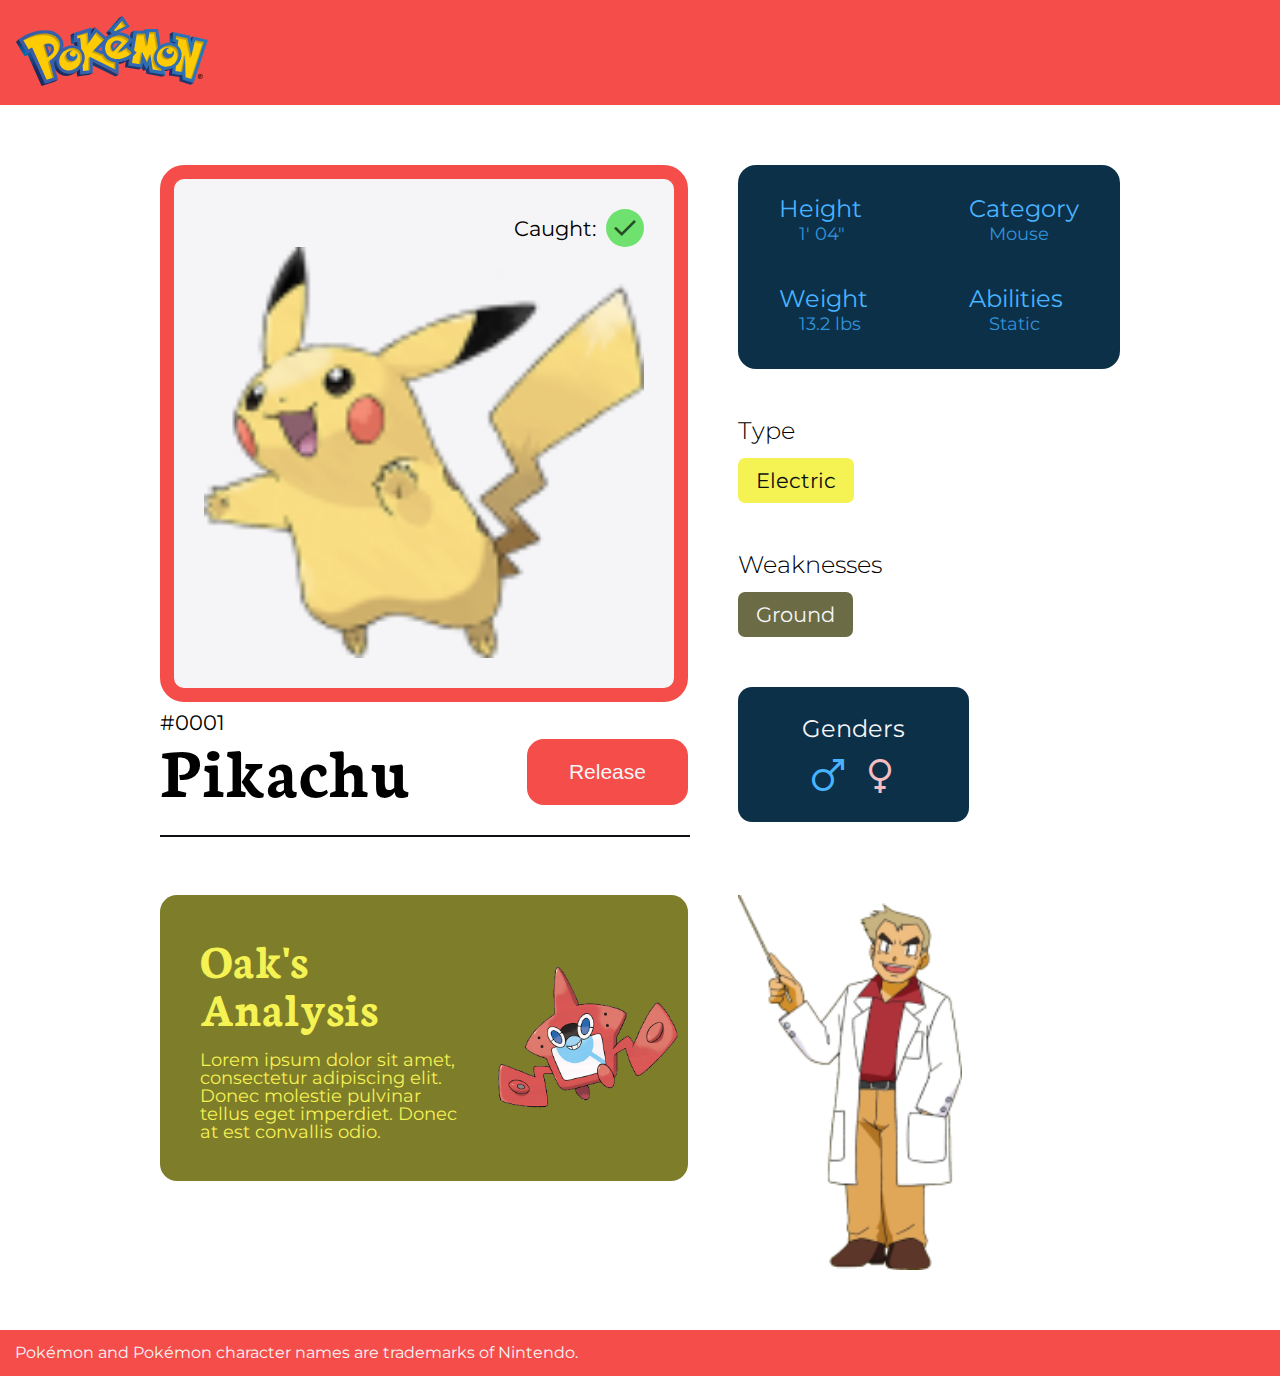
==== pokemon.html @ b8148fa2 "Brings into new repository" ====
<!DOCTYPE html>
<html lang="en">
<head>
    <meta charset="UTF-8">
    <meta name="viewport" content="width=device-width, initial-scale=1.0">
    <title>Pokédex - Detailed View</title>
    <!-- CSS Reset -->
    <link rel="stylesheet" href="css/reset.css">
    <!-- Google Fonts -->
    <link rel="preconnect" href="https://fonts.googleapis.com">
    <link rel="preconnect" href="https://fonts.gstatic.com" crossorigin>
    <link href="https://fonts.googleapis.com/css2?family=Montserrat:ital,wght@0,100..900;1,100..900&family=Neuton:ital,wght@0,200;0,300;0,400;0,700;0,800;1,400&display=swap" rel="stylesheet">
    <link href="https://fonts.googleapis.com/css2?family=Material+Symbols+Outlined&icon_names=malecheckfemale&display=block" rel="stylesheet">
    <!-- CSS Stylesheets -->
    <link rel="stylesheet" href="css/style.css">
</head>
<body class="wrapper">
    <nav>
        <a href="index.html"><img src="images/pokemon_logo.svg" alt="Official Pokémon Logo" width="2500" height="917" class="poke_logo"></a>
    </nav>
    <main class="poke_main">
        <section class="pokemon_info" aria-label="Information about the Pokémon">
            <div class="poke_card_lg" aria-label="The Pokémon" role="region">
                <div class="poke_card_heading"> 
                    <p class="caught">Caught: <span class="material-symbols-outlined">check</span></p>
                    <img src="images/pikachu_filler.png" alt="Image of the Pokémon Pikachu" width="105" height="98" class="pokedex_card_img_lg">
                </div>
                <div class="poke_card_description">
                    <div class="poke_identity">
                        <p>#0001</p>
                        <h1>Pikachu</h1>
                    </div>
                    <button class="catch_release_btn" aria-label="Release Pokémon">Release</button>
                </div>
                <hr>
            </div>

            <section class="poke_widget_info" aria-label="Pokemon statistics and information">
                <article class="pokemon_stats">
                    <div class="stats_grid">
                        <div class="stat">
                            <h3>Height</h3>
                            <p>1' 04"</p>
                        </div>
        
                        <div class="stat">
                            <h3>Category</h3>
                            <p>Mouse</p>
                        </div>
        
                        <div class="stat">
                            <h3>Weight</h3>
                            <p>13.2 lbs</p>
                        </div>
        
                        <div class="stat">
                            <h3>Abilities</h3>
                            <p>Static</p>
                        </div>
                    </div>
                </article>
    
                <article class="pokemon_type">
                    <h2>Type</h2>
                    <div class="types">
                        <p class="type electric">Electric</p>
                    </div>
                </article>
    
                <article class="pokemon_type">
                    <h2>Weaknesses</h2>
                    <div class="types">
                        <p class="type ground">Ground</p>
                    </div>
                </article>

                <article class="pokemon_gender">
                    <h2>Genders</h2>
                    <div class="poke_gender_icons">
                        <span class="material-symbols-outlined male">
                            male
                        </span>
                        <span class="material-symbols-outlined female">
                            female
                        </span>
                    </div>
                </article>
            </section>

            <article class="oak_analysis" aria-labelledby="oak_title">
                <div class="analysis_content_flex">
                    <div class="analysis_content_main">
                        <h2 id="oak_title">Oak's Analysis</h2>
                        <p>Lorem ipsum dolor sit amet, consectetur adipiscing elit. Donec molestie pulvinar tellus eget imperdiet. Donec at est convallis odio.</p>
                    </div>
                    <div class="analysis_content_secondary">
                        <img 
                            srcset="images/rotom_pokedex-derivatives/rotom_pokedex-258_x_258.png, images/rotom_pokedex-derivatives/rotom_pokedex-344_x_344.png 2x, images/rotom_pokedex.png 3x"
                            src="images/rotom_pokedex.png" 
                            alt="Rotom Pokédex">
                    </div>
                </div>
            </article>
            <img 
                srcset="images/professor_oak-derivatives/professor_oak-132_x_221.png, images/professor_oak.png 2x, images/professor_oak-derivatives/professor_oak-396_x_660.png 3x"
                src="images/professor_oak.png" 
                alt="Professor Oak with a pointer"
                class="oak_img">
        </section>
    </main>
    <footer>
        <p>Pokémon and Pokémon character names are trademarks of Nintendo.</p>
    </footer>
</body>
</html>
---- css/style.css ----
/*
    -------------
    GLOBAL STYLES
    -------------
*/

:root 
{
    /* Colours */
    --primary-red: #F54D4A;
    --light-primary-red: #F5BDC0;
    --dark-primary-red: #902e2d;
    --secondary-yellow: #F5F254;
    --dark-secondary-yellow: #7E7D29;
    --tertiary-blue: #48b3ff;
    --dark-tertiary-blue: #0D3049;
    --muted-blue: #5E6C75;
    --light-white: #F5F5F7;
    --dark-text: #0D1114;
    --light-text: #55585A;
    --success: #6FE16F;
    --success-text: #254E25;
}

*:focus 
{
    border: 4px solid black;
}

/* Text */

h1, h2
{
    font-family: "Neuton", serif;
}

p, h3
{
    font-family: "Montserrat", serif;
}

h1
{
    font-size: 2.25rem;
    font-weight: bold;
}

h2
{
    font-size: 1.5rem;
}

p {
    font-size: 1rem;
}

.wrapper
{
    max-width: 100%;
    margin: 0 auto;
}

/*
    -------------NAVIGATION-------------
*/
nav 
{
    background-color: var(--primary-red);
    display: flex;
    flex-direction: row;
}

.poke_logo 
{
    width: 174px;
    height: auto;
    padding: 10px;
}

/*
    -------------FOOTER-------------
*/
footer
{
    background-color: var(--primary-red);
    color: var(--light-white);
    padding: 15px;
}


/*
    -------------
    HOMEPAGE
    -------------
*/

/*
    -------------HEADER-------------
*/
.header_banner
{
    background: linear-gradient(rgba(0, 0, 0, 0.7), rgba(0, 0, 0, 0.7)), url(../images/homepage_header_poke.png) no-repeat;
    background-color: var(--dark-tertiary-blue);
    background-size: cover;
    height: 30vh;
    display: flex;
    flex-direction: column;
    justify-content: center;
    align-items: center;
}

.header_banner_content
{
    margin: 10px;
    color: var(--light-white);
}

.header_banner_content h1 
{
    margin: 10px 0;
}

/*
    -------------POKEMON-------------
*/
.homepage_main 
{
    display: flex;
    flex-direction: column;
    justify-content: center;
    align-items: center;
}

.pokedex_grid
{
    display: grid;
    grid-template-columns: 1fr 1fr;
    grid-template-rows: 1fr;
    gap: 20px 40px;
    margin: 40px 0 10px 0;
}

.pokedex_card
{
    display: flex;
    flex-direction: column;
    justify-content: center;
}

.pokedex_card_img
{
    border: 5px solid var(--primary-red);
    border-radius: 19px;
    padding: 10px;
    background: var(--light-white);
    max-width: 100%;
    height: auto;
}

.pokedex_card_info p
{
    color: var(--light-text);
}

.more_btn
{
    background-color: transparent;
    border: 1px solid var(--dark-secondary-yellow);
    color: var(--dark-secondary-yellow);
    font-size: 1.313rem;
    border-radius: 14px;
    padding: 1em 2em;
    margin: 40px;
}

.more_btn:hover
{
    background-color: var(--secondary-yellow);
    border: 1px solid var(--secondary-yellow);
    color: var(--dark-text);
    transition: 0.5s ease-in-out;
}

/*
    -------------
    POKEMON
    -------------
*/

.pokemon_info
{
    display: grid;
    grid-template-columns: 1fr;
    grid-template-rows: 1fr;
    gap: 20px 0;
}

/*
    -------------POKEMON-------------
*/
/* Poke card */

.poke_card_lg
{
    margin: 30px 0;
}

.poke_card_heading
{
    display: flex;
    flex-direction: column;
    align-items: end;
    justify-content: center;
    border: 8px solid var(--primary-red);
    border-radius: 19px;
    padding: 30px;
    max-width: 50%;
    height: auto;
    background: var(--light-white);
    margin: 0 auto;
}

.poke_card_description
{
    display: flex;
    justify-content: center;
    align-items: end;
    margin: 30px 0;
}

.poke_identity
{
    margin-right: 50px;
}

.caught
{
    display: flex;
    align-items: center;
}

.caught .material-symbols-outlined
{
    color: var(--success-text);
    font-size: 2rem;
    padding: 3px;
    border-radius: 50%;
    background-color: var(--success);
    margin-left: 10px;
}

.poke_card_lg hr
{
    border: 1px solid var(--dark-text);
    width: 70%;
}

.pokedex_card_img_lg
{
    width: 100%;
    height: auto;
}

.catch_release_btn
{
    background-color: var(--primary-red);
    color: var(--light-white);
    padding: 1em 2em;
    border-radius: 0.8em;
    border: none;
    font-size: 1.125rem;
}

.catch_release_btn:hover
{
    background-color: var(--dark-primary-red);
    transition: 0.5s ease-in-out;
}


/* Stats */
.pokemon_stats
{
    background-color: var(--dark-tertiary-blue);
    color: var(--tertiary-blue);
    border-radius: 18px;
    height: 204px;
    width: 95%;
    margin: 0 auto;
    display: flex;
    flex-direction: column;
    justify-content: center;
    align-items: center;
}

.stats_grid
{
    display: grid;
    grid-template-columns: 1fr 1fr;
    grid-template-rows: 1fr 1fr;
    gap: 40px 80px;
}

.pokemon_stats h3
{
    font-size: 1.313rem;
}

.stat p
{
    color: #3094DB;
    margin: 4px 20px;
}

/* Types */
.pokemon_type 
{
    margin: 50px 20px;
}

.pokemon_type h2
{
    font-family: "Montserrat", serif;
    font-weight: 300;
    margin: 15px 0;
}

.type
{
    display: inline-block;
    padding: 12px 18px;
    border-radius: 7px;
}

.electric 
{
    background-color: var(--secondary-yellow);
    color: var(--dark-text);
}

.ground
{
    background-color: #6B6B45;
    color: var(--light-white);
}

/* Genders */
.pokemon_gender
{
    display: flex;
    flex-direction: column;
    justify-content: center;
    align-items: center;
    background-color: var(--dark-tertiary-blue);
    max-width: max-content;
    height: auto;
    padding: 20px;
    border-radius: 14px;
    margin: 0 0 30px 18px;
}

.pokemon_gender h2
{
    color: var(--light-white);
    font-family: "Montserrat", serif;
    margin: 10px;
}

.poke_gender_icons .material-symbols-outlined
{
    font-size: 3rem;
}


.male 
{
    color: var(--tertiary-blue);
}

.female
{
    color: var(--light-primary-red);
}

/* Oak's Analysis */
.oak_analysis
{
    background-color: var(--dark-secondary-yellow);
    border-radius: 17px;
    width: 95%;
    height: fit-content;
    margin: 0 auto;
    padding: 20px 0;
}

.analysis_content_flex
{
    display: flex;
    align-items: start;
}

.analysis_content_secondary
{
    align-self: center;
}

.analysis_content_main
{
    margin: 20px;
}

.analysis_content_main p
{
    margin-top: 20px;
    color: var(--secondary-yellow);
}

#oak_title
{
    font-size: 2rem;
    color: var(--secondary-yellow);
}

/* Rotom image */
.analysis_content_secondary img
{
    width: 118px;
    height: auto;
    margin: 10px;
}

.oak_img 
{
    width: 158px;
    height: auto;
    margin: 30px auto;
    display: flex;
    justify-content: center;
}

/*
    -------------
    MEDIA QUERIES
    -------------
*/
/* Small mobile */
@media (max-width: 400px)
{
    .analysis_content_flex
    {
        flex-direction: column;
    }

    .analysis_content_secondary img
    {
        margin: 0px;
    }
}

/* Tablet */
@media (min-width: 680px)
{
    /*
    -------------
    GLOBAL STYLES
    -------------
    */

    /*
    -------------
    HOMEPAGE
    -------------
    */

    /*
        -------------POKEMON-------------
    */
    .pokedex_card_img
    {
        width: 15vw;
    }

    .poke_identity h1
    {
        font-size: 3rem;
    }

    .pokedex_grid
    {
        grid-template-columns: repeat(4, 1fr);
    }

    /*
    -------------
    POKEMON
    -------------
    */
    /* Stats */
    .stat h3
    {
        font-size: 1.5rem;
    }
    
    .stat p 
    {
        font-size: 1.125rem;
    }

    /* types */
    .type
    {
        font-size: 1.313rem;
    }

    /* Gender */
    .pokemon_gender
    {
        max-width: 30%;
    }

    /* Oak's Analysis */
    .analysis_content_secondary img
    {
        width: 180px;
    }

    #oak_title
    {
        font-size: 3rem;
        font-weight: 700;
    }

    .oak_img
    {
        width: 224px;
    }
}

/* Desktop */
@media (min-width: 1100px)
{
    /*
        -------------NAVIGATION-------------
    */
    .poke_logo 
    {
        width: 15%;
        padding: 1rem;
    }

    /*
    -------------
    HOMEPAGE
    -------------
    */

    /*
        -------------HEADER-------------
    */
    .header_banner
    {
        height: 60vh;
    }

    .header_banner_content
    {
        text-align: center;
    }

    .header_banner_content h1
    {
        font-size: 4.5rem;
    }

    .header_banner_content p 
    {
        font-size: 1.313rem;
    }

    /*
        -------------POKEMON-------------
    */
    
    .pokedex_grid
    {
        grid-template-columns: repeat(5, 1fr);
        gap: 40px;
    }

    .pokedex_card_img
    {
        border: 7px solid var(--primary-red);
        padding: 10px;
        width: 12vw;
    }

    .pokedex_card_info p
    {
        color: var(--light-text);
        font-size: 1.125rem;
        margin: 8px 0;
    }

    .pokedex_card_info h2
    {
        font-size: 1.875rem;
    }

    /*
    -------------
    POKEMON
    -------------
    */
    .pokemon_info
    {
        grid-template-columns: 55% 1fr;
        grid-template-rows: 1fr auto;
        gap: 20px 50px;
        width: 75%;
        margin: 60px auto;
    }

    /* Poke Card */
    .poke_card_lg
    {
        margin: 0px;
        margin-bottom: 30px;
    }

    .poke_card_lg hr 
    {
        width: 100%;
    }

    .poke_card_heading 
    {
        margin: 0;
        max-width: 100%;
        border: 14px solid var(--primary-red);
        border-radius: 24px;
    }

    .poke_card_description
    {
        justify-content: space-between;
        margin: 10px 0 30px 0;
    }

    .poke_card_description p 
    {
        font-size: 1.313rem;
    }

    .poke_card_description h1
    {
        font-size: 4.5rem;
    }

    .catch_release_btn
    {
        font-size: 1.313rem;
    }

    .caught
    {
        font-size: 1.313rem;
    }

    /* Stats */
    .pokemon_stats
    {
        margin: 0px;
        width: 100%;
    }

    /* Types */
    .pokemon_type
    {
        margin: 50px 0px;
    }

    /* Gender */
    .pokemon_gender
    {
        margin-left: 0px;
        max-width: 50%;
    }

    /* Oak's Analysis */
    .oak_analysis
    {
        width: 100%;
        margin: 0;
        height: fit-content;
    }

    .analysis_content_main
    {
        margin-left: 40px;
    }
    
    .analysis_content_main p 
    {
        font-size: 1.125rem;
    }

    .oak_img
    {
        margin: 0;
    }
}

/* Hover states */
@media (hover: hover)
{
    .pokedex_card:hover
    {
        transition: .6s ease-in-out;
        transform: translateY(-10px);
    }
}
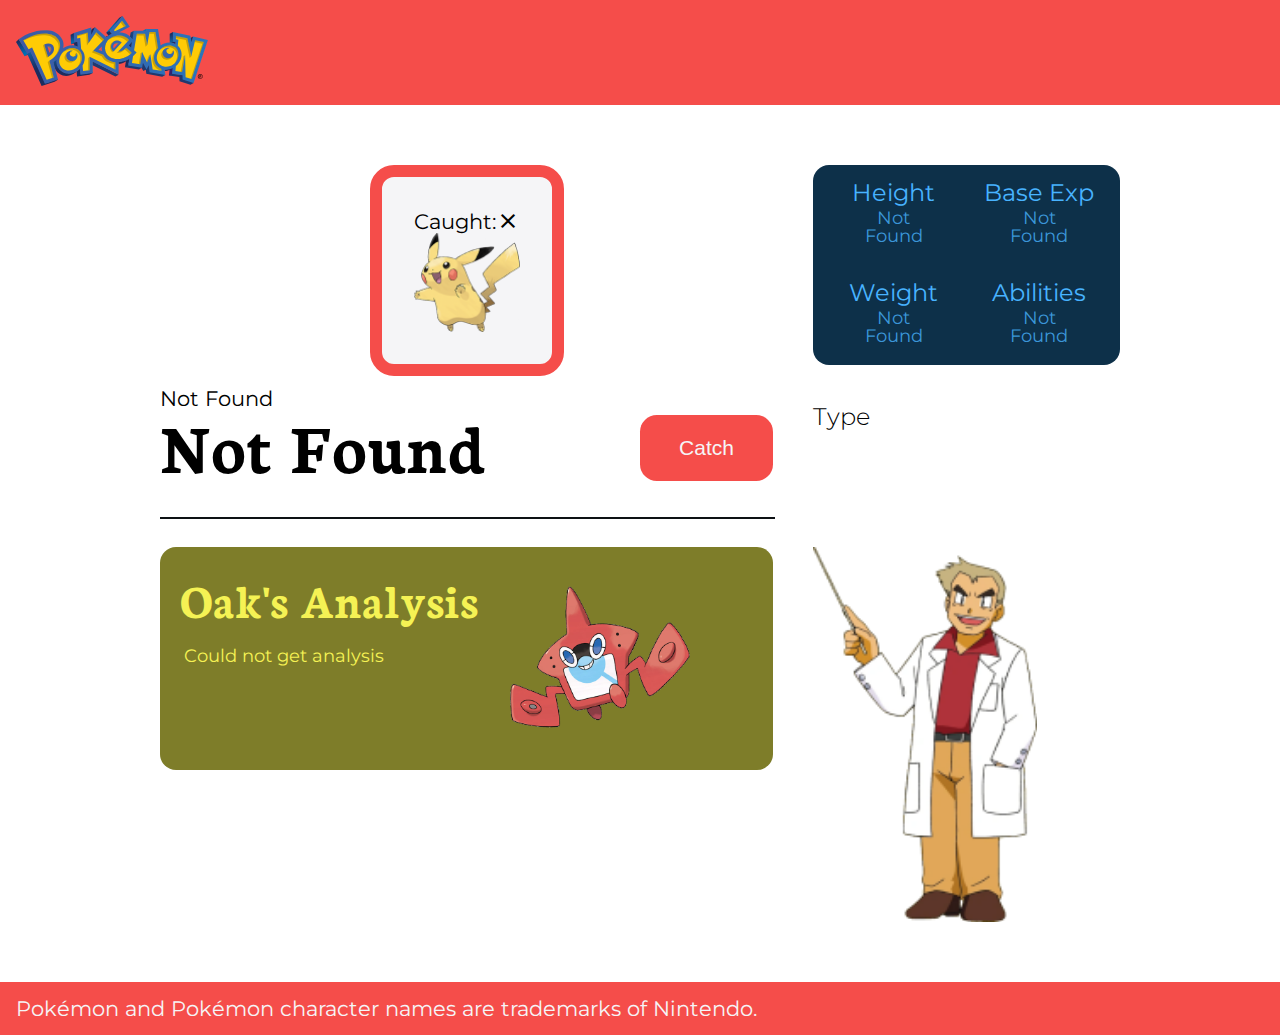
==== commit 61c57ea1: "Adds js code" ====
--- a/pokemon.html
+++ b/pokemon.html
@@ -10,8 +10,9 @@
     <link rel="preconnect" href="https://fonts.googleapis.com">
     <link rel="preconnect" href="https://fonts.gstatic.com" crossorigin>
     <link href="https://fonts.googleapis.com/css2?family=Montserrat:ital,wght@0,100..900;1,100..900&family=Neuton:ital,wght@0,200;0,300;0,400;0,700;0,800;1,400&display=swap" rel="stylesheet">
-    <link href="https://fonts.googleapis.com/css2?family=Material+Symbols+Outlined&icon_names=malecheckfemale&display=block" rel="stylesheet">
+    <link href="https://fonts.googleapis.com/css2?family=Material+Symbols+Outlined&icon_names=malecheckclosefemale&display=block" rel="stylesheet">
     <!-- CSS Stylesheets -->
+    <link rel="stylesheet" href="css/reset.css">
     <link rel="stylesheet" href="css/style.css">
 </head>
 <body class="wrapper">
@@ -22,68 +23,47 @@
         <section class="pokemon_info" aria-label="Information about the Pokémon">
             <div class="poke_card_lg" aria-label="The Pokémon" role="region">
                 <div class="poke_card_heading"> 
-                    <p class="caught">Caught: <span class="material-symbols-outlined">check</span></p>
-                    <img src="images/pikachu_filler.png" alt="Image of the Pokémon Pikachu" width="105" height="98" class="pokedex_card_img_lg">
+                    <p class="caught_item" id="caught_item">Caught: <span class="material-symbols-outlined">close</span></p>
+                    <img src="images/pikachu_filler.png" alt="Could not get alt text" width="0" height="0" class="pokedex_card_img_lg" id="pokedex_card_img_lg">
                 </div>
                 <div class="poke_card_description">
                     <div class="poke_identity">
-                        <p>#0001</p>
-                        <h1>Pikachu</h1>
+                        <p id="poke_id">Not Found</p>
+                        <h1 id="poke_title">Not Found</h1>
                     </div>
-                    <button class="catch_release_btn" aria-label="Release Pokémon">Release</button>
+                    <button class="catch_release_btn" id="catch_release_btn" aria-label="Release Pokémon">Catch</button>
                 </div>
                 <hr>
             </div>
 
             <section class="poke_widget_info" aria-label="Pokemon statistics and information">
                 <article class="pokemon_stats">
-                    <div class="stats_grid">
+                    <div class="stats_grid" id="stats">
                         <div class="stat">
                             <h3>Height</h3>
-                            <p>1' 04"</p>
+                            <p id="height_info">Not Found</p>
                         </div>
         
                         <div class="stat">
-                            <h3>Category</h3>
-                            <p>Mouse</p>
+                            <h3>Base Exp</h3>
+                            <p id="base_exp_info">Not Found</p>
                         </div>
         
                         <div class="stat">
                             <h3>Weight</h3>
-                            <p>13.2 lbs</p>
+                            <p id="weight_info">Not Found</p>
                         </div>
         
                         <div class="stat">
                             <h3>Abilities</h3>
-                            <p>Static</p>
+                            <p id="ability_info">Not Found</p>
                         </div>
                     </div>
                 </article>
     
                 <article class="pokemon_type">
                     <h2>Type</h2>
-                    <div class="types">
-                        <p class="type electric">Electric</p>
-                    </div>
-                </article>
-    
-                <article class="pokemon_type">
-                    <h2>Weaknesses</h2>
-                    <div class="types">
-                        <p class="type ground">Ground</p>
-                    </div>
-                </article>
-
-                <article class="pokemon_gender">
-                    <h2>Genders</h2>
-                    <div class="poke_gender_icons">
-                        <span class="material-symbols-outlined male">
-                            male
-                        </span>
-                        <span class="material-symbols-outlined female">
-                            female
-                        </span>
-                    </div>
+                    <div class="types" id="type"></div>
                 </article>
             </section>
 
@@ -91,7 +71,7 @@
                 <div class="analysis_content_flex">
                     <div class="analysis_content_main">
                         <h2 id="oak_title">Oak's Analysis</h2>
-                        <p>Lorem ipsum dolor sit amet, consectetur adipiscing elit. Donec molestie pulvinar tellus eget imperdiet. Donec at est convallis odio.</p>
+                        <p id="analysis_text">Could not get analysis</p>
                     </div>
                     <div class="analysis_content_secondary">
                         <img 
@@ -111,5 +91,6 @@
     <footer>
         <p>Pokémon and Pokémon character names are trademarks of Nintendo.</p>
     </footer>
+    <script src="script.js"></script>
 </body>
 </html>--- a/css/style.css
+++ b/css/style.css
@@ -22,11 +22,6 @@
     --success-text: #254E25;
 }
 
-*:focus 
-{
-    border: 4px solid black;
-}
-
 /* Text */
 
 h1, h2
@@ -52,6 +47,16 @@
 
 p {
     font-size: 1rem;
+}
+
+::selection {
+    background-color: var(--dark-primary-red);
+    color: var(--light-white);
+}
+
+:focus {
+    outline: 4px solid var(--dark-primary-red);
+    outline-offset: 2px;
 }
 
 .wrapper
@@ -84,7 +89,7 @@
 {
     background-color: var(--primary-red);
     color: var(--light-white);
-    padding: 15px;
+    padding: 1rem;
 }
 
 
@@ -111,13 +116,13 @@
 
 .header_banner_content
 {
-    margin: 10px;
+    padding: 1rem;
     color: var(--light-white);
 }
 
 .header_banner_content h1 
 {
-    margin: 10px 0;
+    margin: 0.5rem 0;
 }
 
 /*
@@ -129,6 +134,7 @@
     flex-direction: column;
     justify-content: center;
     align-items: center;
+    gap: 3rem;
 }
 
 .pokedex_grid
@@ -136,8 +142,9 @@
     display: grid;
     grid-template-columns: 1fr 1fr;
     grid-template-rows: 1fr;
-    gap: 20px 40px;
-    margin: 40px 0 10px 0;
+    gap: 1.25rem 1.5rem;
+    margin-top: 2.5rem;
+    padding: 1rem;
 }
 
 .pokedex_card
@@ -145,18 +152,23 @@
     display: flex;
     flex-direction: column;
     justify-content: center;
+    align-items: center;
 }
 
 .pokedex_card_img
 {
-    border: 5px solid var(--primary-red);
-    border-radius: 19px;
-    padding: 10px;
+    border: 0.25rem solid var(--primary-red);
+    border-radius: 1.25rem;
+    padding: 0.75rem;
     background: var(--light-white);
     max-width: 100%;
     height: auto;
 }
 
+.pokedex_card_info {
+    align-self: start;
+}
+
 .pokedex_card_info p
 {
     color: var(--light-text);
@@ -167,20 +179,27 @@
     background-color: transparent;
     border: 1px solid var(--dark-secondary-yellow);
     color: var(--dark-secondary-yellow);
-    font-size: 1.313rem;
-    border-radius: 14px;
+    font-size: 1.3125rem;
+    border-radius: 0.75rem;
     padding: 1em 2em;
-    margin: 40px;
-}
-
-.more_btn:hover
+    margin-bottom: 2.5rem;
+}
+
+.more_btn:hover,
+.more_btn:focus
 {
     background-color: var(--secondary-yellow);
-    border: 1px solid var(--secondary-yellow);
+    border: 0.0625rem solid var(--secondary-yellow);
     color: var(--dark-text);
     transition: 0.5s ease-in-out;
 }
 
+.more_btn:focus
+{
+    outline: 4px solid var(--dark-secondary-yellow);
+    outline-offset: 2px;
+}
+
 /*
     -------------
     POKEMON
@@ -191,8 +210,15 @@
 {
     display: grid;
     grid-template-columns: 1fr;
-    grid-template-rows: 1fr;
-    gap: 20px 0;
+    gap: 1.5rem 0;
+    padding: 2rem;
+    justify-content: center;
+    align-items: center;
+}
+
+.pokedex_card_info p
+{
+    margin: 0.25rem 0;
 }
 
 /*
@@ -202,7 +228,7 @@
 
 .poke_card_lg
 {
-    margin: 30px 0;
+    margin-top: 1.75rem;
 }
 
 .poke_card_heading
@@ -211,9 +237,9 @@
     flex-direction: column;
     align-items: end;
     justify-content: center;
-    border: 8px solid var(--primary-red);
-    border-radius: 19px;
-    padding: 30px;
+    border: 0.5rem solid var(--primary-red);
+    border-radius: 1.25rem;
+    padding: 2rem;
     max-width: 50%;
     height: auto;
     background: var(--light-white);
@@ -225,7 +251,8 @@
     display: flex;
     justify-content: center;
     align-items: end;
-    margin: 30px 0;
+    margin: 1.75rem 0;
+    width: 100%;
 }
 
 .poke_identity
@@ -233,7 +260,7 @@
     margin-right: 50px;
 }
 
-.caught
+.caught_item
 {
     display: flex;
     align-items: center;
@@ -243,15 +270,25 @@
 {
     color: var(--success-text);
     font-size: 2rem;
-    padding: 3px;
+    padding: 0.25rem;
     border-radius: 50%;
     background-color: var(--success);
-    margin-left: 10px;
+    margin-left: 0.5rem;
+}
+
+.not_caught .material-symbols-outlined
+{
+    color: var(--dark-primary-red);
+    font-size: 2rem;
+    padding: 0.25rem;
+    border-radius: 50%;
+    background-color: var(--primary-red);
+    margin-left: 0.5rem;
 }
 
 .poke_card_lg hr
 {
-    border: 1px solid var(--dark-text);
+    border: 0.0625rem solid var(--dark-text);
     width: 70%;
 }
 
@@ -265,13 +302,14 @@
 {
     background-color: var(--primary-red);
     color: var(--light-white);
-    padding: 1em 2em;
+    padding: 1em 1.875em;
     border-radius: 0.8em;
     border: none;
     font-size: 1.125rem;
 }
 
-.catch_release_btn:hover
+.catch_release_btn:hover,
+.catch_release_btn:focus
 {
     background-color: var(--dark-primary-red);
     transition: 0.5s ease-in-out;
@@ -283,9 +321,10 @@
 {
     background-color: var(--dark-tertiary-blue);
     color: var(--tertiary-blue);
-    border-radius: 18px;
-    height: 204px;
-    width: 95%;
+    border-radius: 1rem;
+    height: fit-content;
+    padding-block: 1rem;
+    max-width: 100%;
     margin: 0 auto;
     display: flex;
     flex-direction: column;
@@ -298,7 +337,9 @@
     display: grid;
     grid-template-columns: 1fr 1fr;
     grid-template-rows: 1fr 1fr;
-    gap: 40px 80px;
+    gap: 2rem 1rem;
+    justify-content: center;
+    align-items: center;
 }
 
 .pokemon_stats h3
@@ -306,91 +347,55 @@
     font-size: 1.313rem;
 }
 
+.stat {
+    display: flex;
+    flex-direction: column;
+    align-items: center;
+    text-align: center;
+}
+
 .stat p
 {
-    color: #3094DB;
-    margin: 4px 20px;
+    color: rgba(72, 179, 255, 0.8);
+    margin: 0.25rem 1.25rem;
+    text-align: center;
 }
 
 /* Types */
-.pokemon_type 
+/* .pokemon_type 
 {
     margin: 50px 20px;
-}
+} */
 
 .pokemon_type h2
 {
     font-family: "Montserrat", serif;
     font-weight: 300;
-    margin: 15px 0;
+    margin: 0.75rem 0;
+}
+
+.types {
+    display: flex;
+    gap: 0.5rem;
 }
 
 .type
 {
     display: inline-block;
-    padding: 12px 18px;
-    border-radius: 7px;
-}
-
-.electric 
-{
-    background-color: var(--secondary-yellow);
-    color: var(--dark-text);
-}
-
-.ground
-{
-    background-color: #6B6B45;
+    padding: 0.75em 1em;
+    border-radius: 0.5rem;
     color: var(--light-white);
-}
-
-/* Genders */
-.pokemon_gender
-{
-    display: flex;
-    flex-direction: column;
-    justify-content: center;
-    align-items: center;
-    background-color: var(--dark-tertiary-blue);
-    max-width: max-content;
-    height: auto;
-    padding: 20px;
-    border-radius: 14px;
-    margin: 0 0 30px 18px;
-}
-
-.pokemon_gender h2
-{
-    color: var(--light-white);
-    font-family: "Montserrat", serif;
-    margin: 10px;
-}
-
-.poke_gender_icons .material-symbols-outlined
-{
-    font-size: 3rem;
-}
-
-
-.male 
-{
-    color: var(--tertiary-blue);
-}
-
-.female
-{
-    color: var(--light-primary-red);
 }
 
 /* Oak's Analysis */
 .oak_analysis
 {
     background-color: var(--dark-secondary-yellow);
-    border-radius: 17px;
-    width: 95%;
+    border-radius: 1rem;
+    max-width: 100%;
     height: fit-content;
     margin: 0 auto;
-    padding: 20px 0;
+    padding-block: min(0.5rem, 1rem);
 }
 
 .analysis_content_flex
@@ -406,13 +411,15 @@
 
 .analysis_content_main
 {
-    margin: 20px;
+    margin: 1.25rem;
 }
 
 .analysis_content_main p
 {
-    margin-top: 20px;
+    margin-top: 1.25rem;
     color: var(--secondary-yellow);
+    max-width: 55ch;
+    padding: 0.25rem;
 }
 
 #oak_title
@@ -426,14 +433,14 @@
 {
     width: 118px;
     height: auto;
-    margin: 10px;
+    margin: 0.75rem;
 }
 
 .oak_img 
 {
     width: 158px;
     height: auto;
-    margin: 30px auto;
+    margin: 28px auto;
     display: flex;
     justify-content: center;
 }
@@ -444,8 +451,26 @@
     -------------
 */
 /* Small mobile */
-@media (max-width: 400px)
-{
+@media (max-width: 26.5625em)
+{
+    .poke_identity {
+        display: flex;
+        align-items: center;
+        justify-content: center;
+        gap: 0.5rem;
+        margin: 0;
+    }
+
+    .poke_card_description {
+        flex-direction: column;
+        justify-content: center;
+        align-items: center;
+        margin: 1rem;
+        gap: 0.5rem;
+        margin-left: 0;
+        margin-right: 0;
+    }
+
     .analysis_content_flex
     {
         flex-direction: column;
@@ -453,18 +478,25 @@
 
     .analysis_content_secondary img
     {
-        margin: 0px;
+        margin: 0;
     }
 }
 
 /* Tablet */
-@media (min-width: 680px)
-{
-    /*
-    -------------
-    GLOBAL STYLES
-    -------------
-    */
+@media (min-width: 42.5rem)
+{
+    /* Header */
+    .header_banner_content {
+        text-align: center;
+    }
+
+    .header_banner_content h1 {
+        font-size: 3.75rem;
+    }
+
+    .header_banner_content p {
+        font-size: 1.3125rem;
+    }
 
     /*
     -------------
@@ -496,6 +528,10 @@
     -------------
     */
     /* Stats */
+    .stat {
+        text-align: start;
+    }
+
     .stat h3
     {
         font-size: 1.5rem;
@@ -537,7 +573,7 @@
 }
 
 /* Desktop */
-@media (min-width: 1100px)
+@media (min-width: 68.75em)
 {
     /*
         -------------NAVIGATION-------------
@@ -549,6 +585,14 @@
     }
 
     /*
+        -------------FOOTER-------------
+    */
+
+    footer p 
+    {
+        font-size: 1.313rem;
+    }
+    /*
     -------------
     HOMEPAGE
     -------------
@@ -562,19 +606,14 @@
         height: 60vh;
     }
 
-    .header_banner_content
-    {
-        text-align: center;
-    }
-
     .header_banner_content h1
     {
-        font-size: 4.5rem;
+        font-size: 6rem;
     }
 
     .header_banner_content p 
     {
-        font-size: 1.313rem;
+        font-size: 1.5rem;
     }
 
     /*
@@ -584,13 +623,13 @@
     .pokedex_grid
     {
         grid-template-columns: repeat(5, 1fr);
-        gap: 40px;
+        gap: 2.5rem;
     }
 
     .pokedex_card_img
     {
-        border: 7px solid var(--primary-red);
-        padding: 10px;
+        border: 0.5rem solid var(--primary-red);
+        padding: 0.75rem;
         width: 12vw;
     }
 
@@ -598,7 +637,6 @@
     {
         color: var(--light-text);
         font-size: 1.125rem;
-        margin: 8px 0;
     }
 
     .pokedex_card_info h2
@@ -613,18 +651,22 @@
     */
     .pokemon_info
     {
-        grid-template-columns: 55% 1fr;
-        grid-template-rows: 1fr auto;
-        gap: 20px 50px;
-        width: 75%;
-        margin: 60px auto;
+        grid-template-columns: 2fr 1fr;
+        gap: 1.25rem 2.5rem;
+        max-width: 75%;
+        margin: 3.75rem auto;
+        padding: 0;
+        align-items: start;
     }
 
     /* Poke Card */
     .poke_card_lg
     {
-        margin: 0px;
-        margin-bottom: 30px;
+        display: flex;
+        flex-direction: column;
+        justify-content: center;
+        align-items: center;
+        margin: 0;
     }
 
     .poke_card_lg hr 
@@ -636,14 +678,14 @@
     {
         margin: 0;
         max-width: 100%;
-        border: 14px solid var(--primary-red);
-        border-radius: 24px;
+        border: 0.75rem solid var(--primary-red);
+        border-radius: 1.5rem;
     }
 
     .poke_card_description
     {
         justify-content: space-between;
-        margin: 10px 0 30px 0;
+        margin: 0.75rem 0 1.75rem 0;
     }
 
     .poke_card_description p 
@@ -661,7 +703,7 @@
         font-size: 1.313rem;
     }
 
-    .caught
+    .caught_item
     {
         font-size: 1.313rem;
     }
@@ -669,14 +711,15 @@
     /* Stats */
     .pokemon_stats
     {
-        margin: 0px;
-        width: 100%;
+        margin: 0;
+        max-width: 100%;
+        padding: 1rem;
     }
 
     /* Types */
     .pokemon_type
     {
-        margin: 50px 0px;
+        margin: 2.5rem 0px;
     }
 
     /* Gender */
@@ -689,15 +732,10 @@
     /* Oak's Analysis */
     .oak_analysis
     {
-        width: 100%;
+        max-width: 100%;
         margin: 0;
         height: fit-content;
     }
-
-    .analysis_content_main
-    {
-        margin-left: 40px;
-    }
     
     .analysis_content_main p 
     {
@@ -716,6 +754,6 @@
     .pokedex_card:hover
     {
         transition: .6s ease-in-out;
-        transform: translateY(-10px);
+        transform: translateY(-0.75rem);
     }
 }